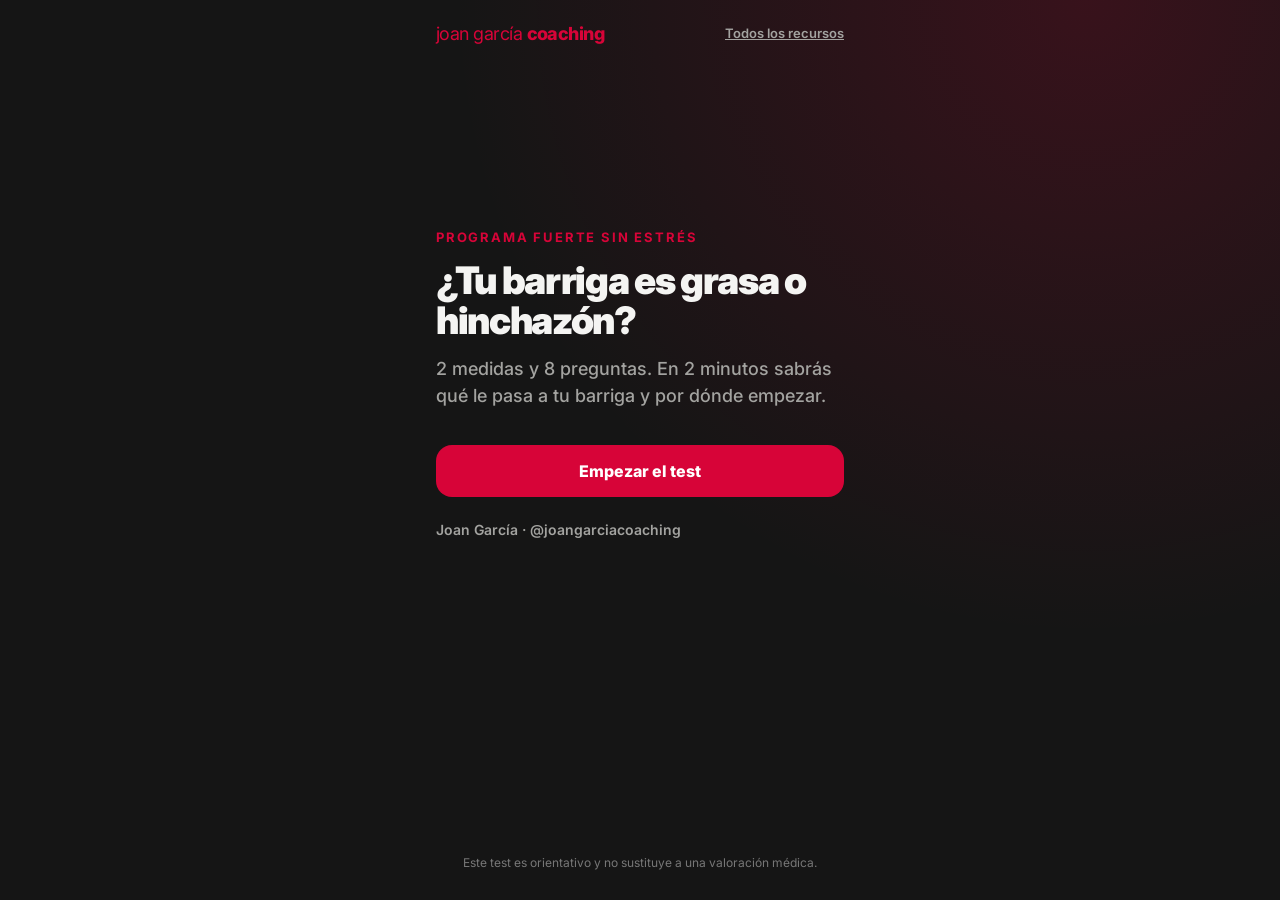
==== barriga/index.html @ 3399244e "Create index.html" ====
<!DOCTYPE html>
<html lang="es">
<head>
<meta charset="UTF-8">
<meta name="viewport" content="width=device-width, initial-scale=1.0">
<title>¿Tu barriga es grasa o hinchazón? | Test de Joan García</title>
<meta name="description" content="2 medidas y 8 preguntas. En 2 minutos sabrás qué le pasa a tu barriga y por dónde empezar.">
<meta property="og:title" content="¿Tu barriga es grasa o hinchazón?">
<meta property="og:description" content="Test de 2 minutos de Joan García · Programa Fuerte Sin Estrés.">
<link rel="preconnect" href="https://fonts.googleapis.com">
<link rel="preconnect" href="https://fonts.gstatic.com" crossorigin>
<link href="https://fonts.googleapis.com/css2?family=Inter:wght@400;500;600;700;800;900&display=swap" rel="stylesheet">
<style>
  :root{--rojo:#d70438;--fondo:#151515;--card:#1f1f1f;--card2:#2a2a2a;--texto:#f4f4f2;--gris:#a3a3a0;--borde:#333}
  *{box-sizing:border-box;margin:0;padding:0}
  body{font-family:'Inter',system-ui,sans-serif;background:var(--fondo);color:var(--texto);line-height:1.5;min-height:100vh;background-image:radial-gradient(circle at 85% 0%,rgba(215,4,56,.18),transparent 45%)}
  main{max-width:448px;margin:0 auto;padding:20px 20px 28px;min-height:100vh;display:flex;flex-direction:column}
  .top{display:flex;justify-content:space-between;align-items:center;margin-bottom:22px}
  .logo{font-size:18px;letter-spacing:-.03em;color:var(--rojo)} .logo b{font-weight:800}
  .top a{color:var(--gris);font-size:13px;font-weight:600}
  #app{flex:1}
  .eyebrow{font-size:13px;font-weight:700;letter-spacing:.14em;text-transform:uppercase;color:var(--rojo)}
  h1{font-size:38px;line-height:1.05;font-weight:900;letter-spacing:-.035em;margin:14px 0}
  h2{font-size:24px;line-height:1.2;font-weight:900;letter-spacing:-.02em}
  .sub{font-size:18px;color:var(--gris);font-weight:500}
  .muted{color:var(--gris)}
  .btn{display:block;width:100%;border:none;border-radius:16px;padding:16px 22px;font-family:inherit;font-size:16px;font-weight:800;cursor:pointer;text-align:center;text-decoration:none;transition:transform .1s}
  .btn:active{transform:scale(.98)}
  .btn:disabled{opacity:.4;cursor:not-allowed}
  .primary{background:var(--rojo);color:#fff}
  .ghost{background:transparent;color:var(--texto);border:2px solid var(--borde)}
  .back{background:none;border:none;color:var(--gris);font-family:inherit;font-size:14px;font-weight:600;cursor:pointer;margin-bottom:16px}
  .card{background:var(--card);border:1px solid var(--borde);border-radius:24px;padding:24px}
  .prog{margin-bottom:22px}
  .prog .lab{display:flex;justify-content:space-between;font-size:12px;font-weight:600;color:var(--gris);margin-bottom:8px}
  .bar{height:8px;background:var(--card2);border-radius:999px;overflow:hidden}
  .bar div{height:100%;background:var(--rojo);border-radius:999px;transition:width .4s}
  .rojo{color:var(--rojo)}
  ul.tips{list-style:none;margin-top:14px;font-size:14px;font-weight:600;display:flex;flex-direction:column;gap:6px}
  label{display:block;font-size:14px;font-weight:700;margin-top:22px}
  .medida{display:flex;align-items:center;gap:12px;margin-top:8px}
  .medida input{width:100%;background:#111;border:2px solid var(--borde);border-radius:16px;padding:14px 16px;font-family:inherit;font-size:24px;font-weight:800;color:var(--texto);outline:none}
  .medida input:focus{border-color:var(--rojo)}
  .medida span{font-size:18px;font-weight:700}
  .op{display:block;width:100%;text-align:left;background:var(--card);border:2px solid var(--borde);color:var(--texto);border-radius:16px;padding:18px 20px;font-family:inherit;font-size:18px;font-weight:700;cursor:pointer;margin-top:12px}
  .op.sel{background:var(--rojo);border-color:var(--rojo);color:#fff}
  .barra{margin-top:14px}
  .barra .l{display:flex;justify-content:space-between;font-size:14px;font-weight:700}
  .barra .t{height:10px;background:var(--card2);border-radius:999px;overflow:hidden;margin-top:6px}
  .barra .t div{height:100%;background:var(--rojo);border-radius:999px}
  .dif{display:flex;justify-content:space-between;align-items:center;border-top:1px solid var(--borde);margin-top:18px;padding-top:16px;font-size:14px;font-weight:700}
  .link{background:none;border:none;color:var(--rojo);text-decoration:underline;font-family:inherit;font-weight:700;font-size:14px;cursor:pointer}
  ol.acc{list-style:none;margin-top:14px;display:flex;flex-direction:column;gap:10px}
  ol.acc li{display:flex;gap:14px;background:var(--card2);border-radius:16px;padding:16px;font-weight:600}
  ol.acc li i{flex:0 0 32px;height:32px;border-radius:50%;background:var(--rojo);color:#fff;font-style:normal;font-weight:900;display:flex;align-items:center;justify-content:center;font-size:14px}
  .cta{margin-top:30px;background:var(--rojo);border-radius:24px;padding:24px;color:#fff}
  .cta .btn{background:var(--fondo);color:#fff;margin-top:18px}
  .nota{margin-top:28px;text-align:center;font-size:12px;color:#777}
  .toast{position:fixed;left:50%;bottom:24px;transform:translateX(-50%);background:#fff;color:#151515;padding:12px 18px;border-radius:12px;font-size:14px;font-weight:700;opacity:0;transition:opacity .3s;pointer-events:none}
  .toast.on{opacity:1}
  .fade{animation:f .35s ease}
  @keyframes f{from{opacity:0;transform:translateY(8px)}to{opacity:1;transform:none}}
</style>
</head>
<body>
<main>
  <div class="top"><div class="logo">joan garcía <b>coaching</b></div><a href="../">Todos los recursos</a></div>
  <div id="app"></div>
  <p class="nota">Este test es orientativo y no sustituye a una valoración médica.</p>
</main>
<div class="toast" id="toast"></div>
<script>
/* ============ CONFIGURACIÓN ============ */
var INSTAGRAM_USER = 'joangarciacoaching';
var PALABRA_DM = 'CAMBIO10';
/* ======================================= */
var KEY = 'barriga-test-v1';
var FREQ = ['Nunca', 'A veces', 'Casi siempre'];
var QUESTIONS = [
  {axis:'h', text:'Por la tarde-noche notas la barriga más dura o hinchada que al despertar.'},
  {axis:'h', text:'Tienes gases, digestiones pesadas o vas irregular al baño.'},
  {axis:'h', text:'La barriga te cambia mucho de un día a otro según lo que comes o tu estrés.'},
  {axis:'a', text:'Te levantas cansado aunque duermas 7-8 horas.'},
  {axis:'a', text:'Tienes las manos o los pies fríos con frecuencia.'},
  {axis:'a', text:'Llevas meses comiendo poco, haciendo ayunos o quitando hidratos y la barriga no se va.'},
  {axis:'a', text:'Tienes bajones de energía a media tarde o ansia por dulce por la noche.'},
  {axis:'f', text:'¿Cuántos días entrenas fuerza a la semana?', options:['0', '1-2', '3 o más']}
];
var TOTAL = 2 + QUESTIONS.length;
function inicial(){ return {step:0, morning:'', night:'', nightPending:false, answers:QUESTIONS.map(function(){return null;})}; }
var S = inicial();
try { var raw = localStorage.getItem(KEY); if(raw){ var o = JSON.parse(raw); for(var k in o) S[k]=o[k]; } } catch(e){}
function guardar(){ try { localStorage.setItem(KEY, JSON.stringify(S)); } catch(e){} }
function go(step){ S.step = step; guardar(); render(); window.scrollTo(0,0); }
function $(id){ return document.getElementById(id); }
function num(v){ var n = parseFloat(String(v).replace(',', '.')); return isNaN(n) ? null : n; }

function waistDiff(m, n){ if(m==null||n==null) return null; return Math.round((n-m)*10)/10; }
function diffLevel(d){ if(d==null) return null; if(d>=4) return 'clara'; if(d>=2) return 'moderada'; return 'poca'; }
function getProfile(diff, h, a){ if((diff!=null && diff>=4) || h>=4) return 'A'; if(a>=5) return 'B'; return 'C'; }

function progreso(){
  var label = S.step<=2 ? 'Bloque 1 · Dos medidas' : 'Bloque 2 · 8 preguntas';
  return '<div class="prog"><div class="lab"><span>' + label + '</span><span>' + S.step + '/' + TOTAL + '</span></div><div class="bar"><div style="width:' + (S.step/TOTAL*100) + '%"></div></div></div>';
}

function render(){
  var app = $('app'), h = '';
  if(S.step===0){
    var resume = S.morning !== '';
    h = '<div class="fade" style="min-height:70vh;display:flex;flex-direction:column;justify-content:center">' +
      '<p class="eyebrow">Programa Fuerte Sin Estrés</p>' +
      '<h1>¿Tu barriga es grasa o hinchazón?</h1>' +
      '<p class="sub">2 medidas y 8 preguntas. En 2 minutos sabrás qué le pasa a tu barriga y por dónde empezar.</p>' +
      '<button class="btn primary" style="margin-top:36px" onclick="go(1)">' + (resume ? 'Continuar el test' : 'Empezar el test') + '</button>' +
      '<p class="muted" style="margin-top:22px;font-size:14px;font-weight:600">Joan García · @joangarciacoaching</p></div>';
  } else if(S.step===1 || S.step===2){
    var m = S.step===1;
    var val = m ? S.morning : S.night;
    h = progreso() + '<div class="fade"><button class="back" onclick="go(' + (S.step-1) + ')">← Atrás</button>' +
      '<div class="card"><p class="rojo" style="font-size:14px;font-weight:700">Medida ' + S.step + ' de 2</p>' +
      '<h2 style="margin-top:4px">' + (m ? 'Cintura por la mañana, en ayunas' : 'Cintura por la noche, después de cenar') + '</h2>' +
      '<p class="muted" style="margin-top:8px;font-weight:500">' + (m ? 'Mídetela nada más levantarte, antes de desayunar.' : 'Mismo sitio, misma cinta. Unos 30-60 min después de cenar.') + '</p>' +
      '<ul class="tips"><li>· Cinta métrica a la altura del ombligo</li><li>· Sin apretar, que no se hunda en la piel</li><li>· De pie, relajado, sin meter barriga</li></ul>' +
      '<label>Tu cintura (cm)</label><div class="medida"><input id="med" inputmode="decimal" placeholder="Ej: 92" value="' + val + '" oninput="medida(this.value)"><span>cm</span></div></div>' +
      '<button class="btn primary" id="sig" style="margin-top:22px" onclick="go(' + (S.step+1) + ')">Siguiente</button>' +
      (m ? '' : '<button class="btn ghost" style="margin-top:12px" onclick="luego()">Aún no la tengo</button><p class="muted" style="text-align:center;font-size:12px;margin-top:8px">Guardamos tu progreso en este móvil. Sigue con las preguntas y añádela esta noche.</p>') +
      '</div>';
  } else if(S.step <= TOTAL){
    var i = S.step - 3, q = QUESTIONS[i], opts = q.options || FREQ;
    h = progreso() + '<div class="fade"><button class="back" onclick="go(' + (S.step-1) + ')">← Atrás</button>' +
      '<p class="rojo" style="font-size:14px;font-weight:700">Pregunta ' + (i+1) + ' de 8</p>' +
      '<h2 style="margin-top:8px">' + q.text + '</h2><div style="margin-top:22px">' +
      opts.map(function(o, v){ return '<button class="op' + (S.answers[i]===v ? ' sel' : '') + '" onclick="elegir(' + i + ',' + v + ')">' + o + '</button>'; }).join('') +
      '</div></div>';
  } else {
    h = resultado();
  }
  app.innerHTML = h;
  if(S.step===1 || S.step===2) medida($('med').value, true);
}

function medida(v, soloCheck){
  var n = num(v), ok = n!=null && n>=50 && n<=200;
  if(!soloCheck){ if(S.step===1) S.morning = v; else { S.night = v; S.nightPending = false; } guardar(); }
  var b = $('sig'); if(b) b.disabled = !ok;
}
function luego(){ S.nightPending = true; S.night = ''; go(3); }
function elegir(i, v){ S.answers[i] = v; guardar(); render(); setTimeout(function(){ go(S.step+1); }, 200); }

var ACTIONS = {
  h: ['Camina 10-15 minutos después de cada comida. Ayuda a la digestión y baja la hinchazón.',
      'Reparte la comida y los hidratos durante el día en vez de llegar con hambre y darte el atracón por la noche.',
      'Revisa qué alimentos te hinchan más: apunta qué comes y cómo está tu barriga por la noche durante una semana.'],
  a: ['Deja de recortar y empieza a comer suficiente, con hidratos alrededor del entreno.',
      'Entrena fuerza 3-4 días a la semana, sesiones de menos de una hora.',
      'Prioriza dormir 7-8 horas. Sin descanso tu cuerpo sigue en modo ahorro.']
};
var COPY = {
  A: {title:'Tu barriga tiene mucho de hinchazón', text:['Buena noticia: parte de lo que ves en el espejo no es grasa, es hinchazón. Viene de cómo digieres, del estrés y de lo que comes (y cuándo).', 'Esto se puede bajar rápido. En pocas semanas puedes notar la barriga más plana sin pasar hambre.'], actions:ACTIONS.h},
  B: {title:'Tu barriga es grasa y tu cuerpo está en modo ahorro', text:['Llevas tiempo comiendo cada vez menos, y eso le dice a tu cuerpo una cosa: ahorra energía. Por eso vas a medio gas, con frío, cansado y con la barriga ahí.', 'No necesitas recortar más. Necesitas darle a tu cuerpo razones para gastar.'], actions:ACTIONS.a},
  C: {title:'Tienes un poco de las dos', text:['Parte de tu barriga es hinchazón (digestión, estrés, comida) y parte es grasa que no baja porque tu cuerpo está algo en modo ahorro.', 'La clave es atacar las dos cosas a la vez, sin dietas extremas.'], actions:[ACTIONS.h[0], ACTIONS.h[1], ACTIONS.a[0], ACTIONS.a[1]]}
};
function sum(a){ return a.reduce(function(x,y){ return x + (y||0); }, 0); }
function scores(){
  var morning = num(S.morning), night = num(S.night), diff = waistDiff(morning, night);
  var h = sum(S.answers.slice(0,3)), a = sum(S.answers.slice(3,7)), f = S.answers[7] || 0;
  return {diff:diff, h:h, a:a, f:f, profile:getProfile(diff, h, a)};
}
function barra(label, v, max){ return '<div class="barra"><div class="l"><span>' + label + '</span><span>' + v + '/' + max + '</span></div><div class="t"><div style="width:' + Math.min(100, v/max*100) + '%"></div></div></div>'; }

function resultado(){
  var r = scores(), c = COPY[r.profile], lvl = diffLevel(r.diff);
  window._r = r;
  var train = ['Ahora mismo no entrenas fuerza. Empezar con 2-3 días a la semana va a cambiar mucho cómo responde tu cuerpo.',
    'Ya entrenas fuerza 1-2 días. Subir a 3 días es de lo que más te va a ayudar.',
    'Ya entrenas fuerza 3 días o más: bien. Ahora el foco está en comer y descansar acorde a ese entreno.'][r.f];
  var dif = r.diff!=null ? '<span>' + (r.diff>0?'+':'') + r.diff + ' cm · hinchazón ' + lvl + '</span>' : '<button class="link" onclick="go(2)">Añadir medida de noche</button>';
  return '<div class="fade" style="padding-top:8px"><p class="eyebrow">Tu resultado</p><h1 style="font-size:32px">' + c.title + '</h1>' +
    '<div class="card">' + barra('Hinchazón', r.h, 6) + barra('Modo ahorro', r.a, 8) + '<div class="dif"><span>Diferencia de cintura</span>' + dif + '</div></div>' +
    '<div class="muted" style="margin-top:22px;font-size:16px;font-weight:500;display:flex;flex-direction:column;gap:12px">' + c.text.map(function(t){ return '<p>' + t + '</p>'; }).join('') + '<p>' + train + '</p></div>' +
    '<h2 style="margin-top:30px;font-size:20px">Por dónde empezar</h2><ol class="acc">' + c.actions.map(function(t, i){ return '<li><i>' + (i+1) + '</i><span>' + t + '</span></li>'; }).join('') + '</ol>' +
    '<div class="cta"><p style="font-size:20px;font-weight:900;line-height:1.3">¿Quieres que lo veamos en tu caso?</p>' +
    '<p style="margin-top:8px;font-weight:600">Escríbeme <b>' + PALABRA_DM + '</b> por Instagram con tu resultado y te digo por dónde empezar.</p>' +
    '<button class="btn" onclick="contactar()">Escribir a @' + INSTAGRAM_USER + '</button></div>' +
    '<button class="btn ghost" style="margin-top:12px" onclick="reiniciar()">Repetir el test</button></div>';
}
function reiniciar(){ S = inicial(); guardar(); render(); window.scrollTo(0,0); }
function aviso(t){ var el=$('toast'); el.textContent=t; el.classList.add('on'); setTimeout(function(){ el.classList.remove('on'); }, 2600); }
function contactar(){
  var r = window._r;
  var txt = PALABRA_DM + '\nMi resultado del test de la barriga: ' + COPY[r.profile].title + '\nHinchazón ' + r.h + '/6 · Modo ahorro ' + r.a + '/8' + (r.diff!=null ? ' · Diferencia de cintura ' + r.diff + ' cm' : '');
  try { navigator.clipboard.writeText(txt).then(function(){ aviso('Resultado copiado. Pégalo en el mensaje 👍'); }, function(){}); } catch(e){}
  window.open('https://ig.me/m/' + INSTAGRAM_USER, '_blank');
}
render();
</script>
</body>
</html>
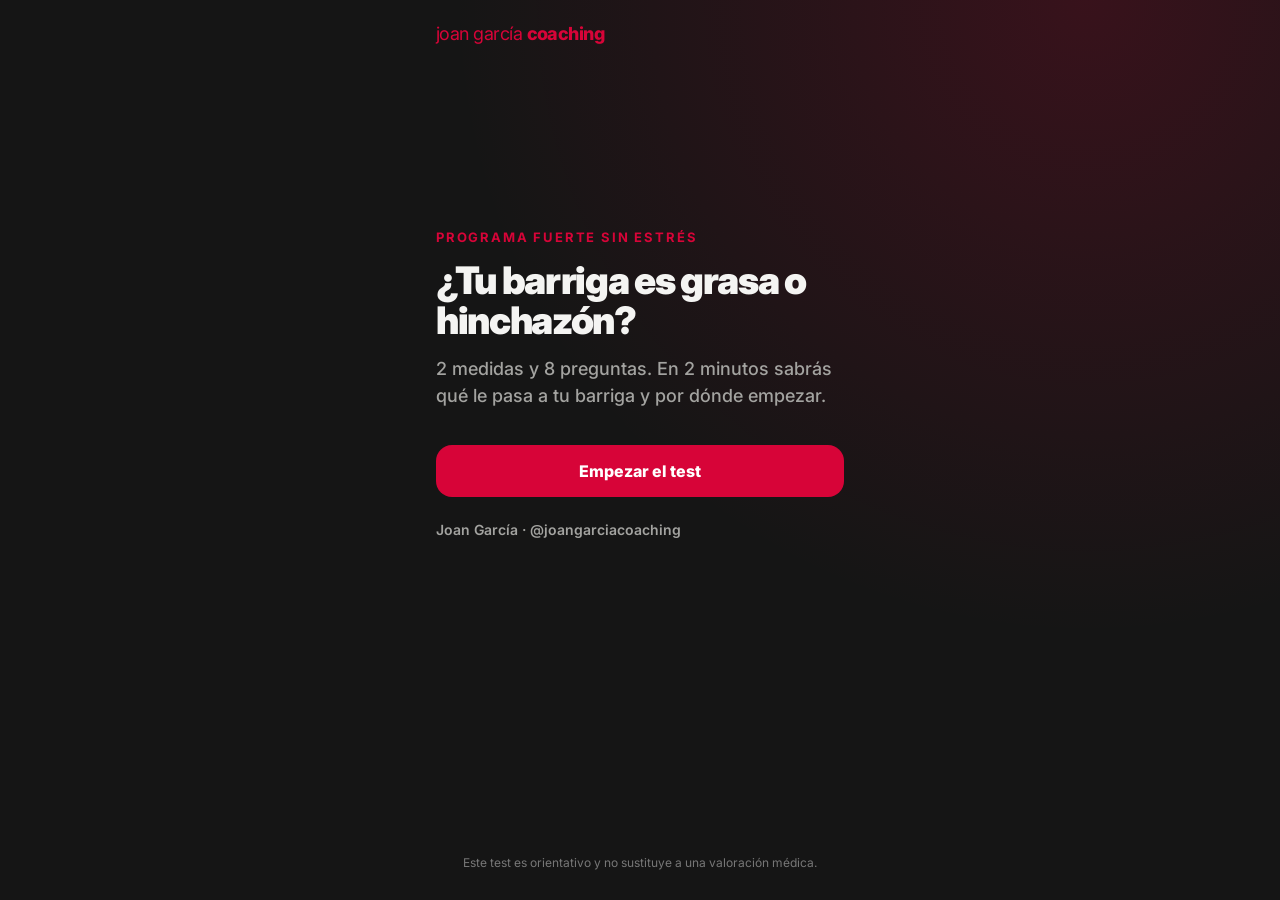
==== commit 45246b9e: "Update index.html" ====
--- a/barriga/index.html
+++ b/barriga/index.html
@@ -64,11 +64,12 @@
 </head>
 <body>
 <main>
-  <div class="top"><div class="logo">joan garcía <b>coaching</b></div><a href="../">Todos los recursos</a></div>
+  <div class="top"><div class="logo">joan garcía <b>coaching</b></div></div>
   <div id="app"></div>
   <p class="nota">Este test es orientativo y no sustituye a una valoración médica.</p>
 </main>
 <div class="toast" id="toast"></div>
+<script src="../comun.js"></script>
 <script>
 /* ============ CONFIGURACIÓN ============ */
 var INSTAGRAM_USER = 'joangarciacoaching';
@@ -133,6 +134,14 @@
       '<h2 style="margin-top:8px">' + q.text + '</h2><div style="margin-top:22px">' +
       opts.map(function(o, v){ return '<button class="op' + (S.answers[i]===v ? ' sel' : '') + '" onclick="elegir(' + i + ',' + v + ')">' + o + '</button>'; }).join('') +
       '</div></div>';
+  } else if(S.step === TOTAL + 1 && !S.enviado){
+    h = '<div class="fade"><button class="back" onclick="go(' + TOTAL + ')">← Atrás</button>' +
+      '<p class="rojo" style="font-size:14px;font-weight:700">Último paso</p><h2 style="margin-top:8px">¿A nombre de quién preparo tu resultado?</h2>' +
+      '<div class="card" style="margin-top:18px"><label style="margin-top:0">Tu nombre</label><div class="medida"><input id="l_nombre" maxlength="100" autocomplete="given-name" placeholder="Ej: Carlos" style="font-size:18px" value="' + JG.esc(S.nombre || '') + '"></div>' +
+      '<label>Tu WhatsApp o tu usuario de Instagram</label><div class="medida"><input id="l_contacto" maxlength="30" autocomplete="tel" placeholder="Ej: 612 345 678 o @carlos" style="font-size:18px" value="' + JG.esc(S.contacto || '') + '"></div>' +
+      '<p class="muted" style="font-size:12px;margin-top:14px">Solo lo uso para enviarte tu resultado y algún consejo. Nada de spam.</p></div>' +
+      '<p id="lerr" class="rojo" style="font-size:14px;font-weight:700;margin-top:12px"></p>' +
+      '<button class="btn primary" style="margin-top:12px" onclick="enviarLead()">Ver mi resultado</button></div>';
   } else {
     h = resultado();
   }
@@ -145,6 +154,16 @@
   if(!soloCheck){ if(S.step===1) S.morning = v; else { S.night = v; S.nightPending = false; } guardar(); }
   var b = $('sig'); if(b) b.disabled = !ok;
 }
+function enviarLead(){
+  var n = ($('l_nombre').value || '').trim(), c = ($('l_contacto').value || '').trim();
+  if(!n){ $('lerr').textContent = 'Dime tu nombre para preparar tu resultado.'; return; }
+  if(c.replace(/[\s@+]/g, '').length < 3){ $('lerr').textContent = 'Déjame tu WhatsApp o tu Instagram.'; return; }
+  S.nombre = n; S.contacto = c; S.enviado = true;
+  var r = scores();
+  JG.guardar({recurso:'barriga', nombre:n, contacto:c, resultado:resumenCorto(r), puntuacion:null, datos:{respuestas:S.answers, manana:S.morning, noche:S.night, hinchazon:r.h, ahorro:r.a, diferencia:r.diff, perfil:r.profile}});
+  go(TOTAL + 1);
+}
+function resumenCorto(r){ return COPY[r.profile].title + '. Hinchazón ' + r.h + '/6, modo ahorro ' + r.a + '/8' + (r.diff != null ? ', diferencia de cintura ' + r.diff + ' cm' : '') + '.'; }
 function luego(){ S.nightPending = true; S.night = ''; go(3); }
 function elegir(i, v){ S.answers[i] = v; guardar(); render(); setTimeout(function(){ go(S.step+1); }, 200); }
 
@@ -181,11 +200,12 @@
     '<div class="muted" style="margin-top:22px;font-size:16px;font-weight:500;display:flex;flex-direction:column;gap:12px">' + c.text.map(function(t){ return '<p>' + t + '</p>'; }).join('') + '<p>' + train + '</p></div>' +
     '<h2 style="margin-top:30px;font-size:20px">Por dónde empezar</h2><ol class="acc">' + c.actions.map(function(t, i){ return '<li><i>' + (i+1) + '</i><span>' + t + '</span></li>'; }).join('') + '</ol>' +
     '<div class="cta"><p style="font-size:20px;font-weight:900;line-height:1.3">¿Quieres que lo veamos en tu caso?</p>' +
-    '<p style="margin-top:8px;font-weight:600">Escríbeme <b>' + PALABRA_DM + '</b> por Instagram con tu resultado y te digo por dónde empezar.</p>' +
-    '<button class="btn" onclick="contactar()">Escribir a @' + INSTAGRAM_USER + '</button></div>' +
+    '<p style="margin-top:8px;font-weight:600">Escríbeme y te digo por dónde empezaría yo contigo.</p>' +
+    '<a class="btn" style="background:#25d366;color:#0b2e17" target="_blank" rel="noopener" href="' + JG.urlWhatsApp('Hola Joan, soy ' + (S.nombre || '') + '. He hecho el test de la barriga. ' + resumenCorto(r) + ' ¿Me ayudas a interpretarlo?') + '">Escribirme por WhatsApp →</a>' +
+    '<p style="margin-top:12px;font-size:13px">¿Prefieres Instagram? Escríbeme <b>' + PALABRA_DM + '</b> a <a style="color:#fff" target="_blank" rel="noopener" href="https://ig.me/m/' + INSTAGRAM_USER + '">@' + INSTAGRAM_USER + '</a></p></div>' +
     '<button class="btn ghost" style="margin-top:12px" onclick="reiniciar()">Repetir el test</button></div>';
 }
-function reiniciar(){ S = inicial(); guardar(); render(); window.scrollTo(0,0); }
+function reiniciar(){ var n = S.nombre, c = S.contacto; S = inicial(); S.nombre = n; S.contacto = c; guardar(); render(); window.scrollTo(0,0); }
 function aviso(t){ var el=$('toast'); el.textContent=t; el.classList.add('on'); setTimeout(function(){ el.classList.remove('on'); }, 2600); }
 function contactar(){
   var r = window._r;
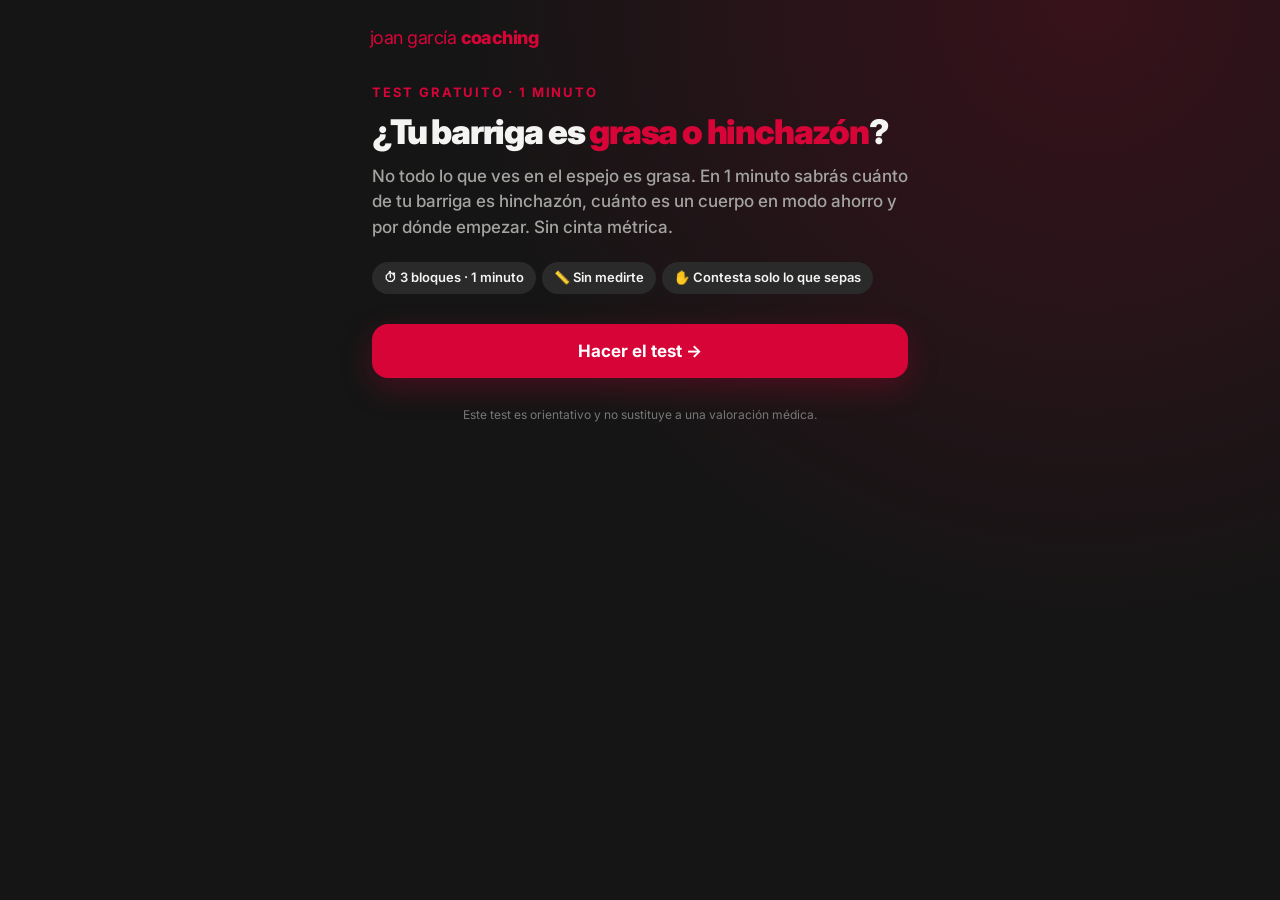
==== commit ff6ff842: "Add files via upload" ====
--- a/barriga/index.html
+++ b/barriga/index.html
@@ -3,217 +3,47 @@
 <head>
 <meta charset="UTF-8">
 <meta name="viewport" content="width=device-width, initial-scale=1.0">
-<title>¿Tu barriga es grasa o hinchazón? | Test de Joan García</title>
-<meta name="description" content="2 medidas y 8 preguntas. En 2 minutos sabrás qué le pasa a tu barriga y por dónde empezar.">
+<title>¿Tu barriga es grasa o hinchazón? · Test de Joan García</title>
+<meta name="description" content="Test gratuito de 1 minuto: descubre qué hay realmente detrás de tu barriga y por dónde empezar.">
 <meta property="og:title" content="¿Tu barriga es grasa o hinchazón?">
-<meta property="og:description" content="Test de 2 minutos de Joan García · Programa Fuerte Sin Estrés.">
+<meta property="og:description" content="Test gratuito de 1 minuto: descubre qué hay realmente detrás de tu barriga y por dónde empezar.">
 <link rel="preconnect" href="https://fonts.googleapis.com">
 <link rel="preconnect" href="https://fonts.gstatic.com" crossorigin>
 <link href="https://fonts.googleapis.com/css2?family=Inter:wght@400;500;600;700;800;900&display=swap" rel="stylesheet">
-<style>
-  :root{--rojo:#d70438;--fondo:#151515;--card:#1f1f1f;--card2:#2a2a2a;--texto:#f4f4f2;--gris:#a3a3a0;--borde:#333}
-  *{box-sizing:border-box;margin:0;padding:0}
-  body{font-family:'Inter',system-ui,sans-serif;background:var(--fondo);color:var(--texto);line-height:1.5;min-height:100vh;background-image:radial-gradient(circle at 85% 0%,rgba(215,4,56,.18),transparent 45%)}
-  main{max-width:448px;margin:0 auto;padding:20px 20px 28px;min-height:100vh;display:flex;flex-direction:column}
-  .top{display:flex;justify-content:space-between;align-items:center;margin-bottom:22px}
-  .logo{font-size:18px;letter-spacing:-.03em;color:var(--rojo)} .logo b{font-weight:800}
-  .top a{color:var(--gris);font-size:13px;font-weight:600}
-  #app{flex:1}
-  .eyebrow{font-size:13px;font-weight:700;letter-spacing:.14em;text-transform:uppercase;color:var(--rojo)}
-  h1{font-size:38px;line-height:1.05;font-weight:900;letter-spacing:-.035em;margin:14px 0}
-  h2{font-size:24px;line-height:1.2;font-weight:900;letter-spacing:-.02em}
-  .sub{font-size:18px;color:var(--gris);font-weight:500}
-  .muted{color:var(--gris)}
-  .btn{display:block;width:100%;border:none;border-radius:16px;padding:16px 22px;font-family:inherit;font-size:16px;font-weight:800;cursor:pointer;text-align:center;text-decoration:none;transition:transform .1s}
-  .btn:active{transform:scale(.98)}
-  .btn:disabled{opacity:.4;cursor:not-allowed}
-  .primary{background:var(--rojo);color:#fff}
-  .ghost{background:transparent;color:var(--texto);border:2px solid var(--borde)}
-  .back{background:none;border:none;color:var(--gris);font-family:inherit;font-size:14px;font-weight:600;cursor:pointer;margin-bottom:16px}
-  .card{background:var(--card);border:1px solid var(--borde);border-radius:24px;padding:24px}
-  .prog{margin-bottom:22px}
-  .prog .lab{display:flex;justify-content:space-between;font-size:12px;font-weight:600;color:var(--gris);margin-bottom:8px}
-  .bar{height:8px;background:var(--card2);border-radius:999px;overflow:hidden}
-  .bar div{height:100%;background:var(--rojo);border-radius:999px;transition:width .4s}
-  .rojo{color:var(--rojo)}
-  ul.tips{list-style:none;margin-top:14px;font-size:14px;font-weight:600;display:flex;flex-direction:column;gap:6px}
-  label{display:block;font-size:14px;font-weight:700;margin-top:22px}
-  .medida{display:flex;align-items:center;gap:12px;margin-top:8px}
-  .medida input{width:100%;background:#111;border:2px solid var(--borde);border-radius:16px;padding:14px 16px;font-family:inherit;font-size:24px;font-weight:800;color:var(--texto);outline:none}
-  .medida input:focus{border-color:var(--rojo)}
-  .medida span{font-size:18px;font-weight:700}
-  .op{display:block;width:100%;text-align:left;background:var(--card);border:2px solid var(--borde);color:var(--texto);border-radius:16px;padding:18px 20px;font-family:inherit;font-size:18px;font-weight:700;cursor:pointer;margin-top:12px}
-  .op.sel{background:var(--rojo);border-color:var(--rojo);color:#fff}
-  .barra{margin-top:14px}
-  .barra .l{display:flex;justify-content:space-between;font-size:14px;font-weight:700}
-  .barra .t{height:10px;background:var(--card2);border-radius:999px;overflow:hidden;margin-top:6px}
-  .barra .t div{height:100%;background:var(--rojo);border-radius:999px}
-  .dif{display:flex;justify-content:space-between;align-items:center;border-top:1px solid var(--borde);margin-top:18px;padding-top:16px;font-size:14px;font-weight:700}
-  .link{background:none;border:none;color:var(--rojo);text-decoration:underline;font-family:inherit;font-weight:700;font-size:14px;cursor:pointer}
-  ol.acc{list-style:none;margin-top:14px;display:flex;flex-direction:column;gap:10px}
-  ol.acc li{display:flex;gap:14px;background:var(--card2);border-radius:16px;padding:16px;font-weight:600}
-  ol.acc li i{flex:0 0 32px;height:32px;border-radius:50%;background:var(--rojo);color:#fff;font-style:normal;font-weight:900;display:flex;align-items:center;justify-content:center;font-size:14px}
-  .cta{margin-top:30px;background:var(--rojo);border-radius:24px;padding:24px;color:#fff}
-  .cta .btn{background:var(--fondo);color:#fff;margin-top:18px}
-  .nota{margin-top:28px;text-align:center;font-size:12px;color:#777}
-  .toast{position:fixed;left:50%;bottom:24px;transform:translateX(-50%);background:#fff;color:#151515;padding:12px 18px;border-radius:12px;font-size:14px;font-weight:700;opacity:0;transition:opacity .3s;pointer-events:none}
-  .toast.on{opacity:1}
-  .fade{animation:f .35s ease}
-  @keyframes f{from{opacity:0;transform:translateY(8px)}to{opacity:1;transform:none}}
-</style>
+<link rel="stylesheet" href="../comun.css">
 </head>
 <body>
-<main>
+<div class="wrap">
   <div class="top"><div class="logo">joan garcía <b>coaching</b></div></div>
-  <div id="app"></div>
+
+  <section id="intro" class="card intro">
+    <p class="eyebrow">Test gratuito · 1 minuto</p>
+    <h1>¿Tu barriga es <span>grasa o hinchazón</span>?</h1>
+    <p class="sub">No todo lo que ves en el espejo es grasa. En 1 minuto sabrás cuánto de tu barriga es hinchazón, cuánto es un cuerpo en modo ahorro y por dónde empezar. Sin cinta métrica.</p>
+    <div style="margin-bottom:22px"><span class="pill">⏱ 3 bloques · 1 minuto</span><span class="pill">📏 Sin medirte</span><span class="pill">✋ Contesta solo lo que sepas</span></div>
+    <button class="btn btn-rojo" onclick="JG.empezar()">Hacer el test →</button>
+  </section>
+
+  <section id="quiz" class="card oculto">
+    <div class="progreso"><div id="barra"></div></div>
+    <div class="paso" id="paso"></div>
+    <div id="pregunta"></div>
+    <div class="error" id="error"></div>
+    <button class="btn btn-rojo" id="siguiente" onclick="JG.siguiente()">Siguiente →</button>
+    <button class="btn btn-sec" id="atras" onclick="JG.atras()">← Atrás</button>
+  </section>
+
+  <section id="cargando" class="card cargando oculto">
+    <div class="spinner"></div>
+    <h2 id="cargaTxt">Analizando tus respuestas…</h2>
+  </section>
+
+  <section id="resultado" class="card oculto"></section>
+
   <p class="nota">Este test es orientativo y no sustituye a una valoración médica.</p>
-</main>
-<div class="toast" id="toast"></div>
+</div>
+
 <script src="../comun.js"></script>
-<script>
-/* ============ CONFIGURACIÓN ============ */
-var INSTAGRAM_USER = 'joangarciacoaching';
-var PALABRA_DM = 'CAMBIO10';
-/* ======================================= */
-var KEY = 'barriga-test-v1';
-var FREQ = ['Nunca', 'A veces', 'Casi siempre'];
-var QUESTIONS = [
-  {axis:'h', text:'Por la tarde-noche notas la barriga más dura o hinchada que al despertar.'},
-  {axis:'h', text:'Tienes gases, digestiones pesadas o vas irregular al baño.'},
-  {axis:'h', text:'La barriga te cambia mucho de un día a otro según lo que comes o tu estrés.'},
-  {axis:'a', text:'Te levantas cansado aunque duermas 7-8 horas.'},
-  {axis:'a', text:'Tienes las manos o los pies fríos con frecuencia.'},
-  {axis:'a', text:'Llevas meses comiendo poco, haciendo ayunos o quitando hidratos y la barriga no se va.'},
-  {axis:'a', text:'Tienes bajones de energía a media tarde o ansia por dulce por la noche.'},
-  {axis:'f', text:'¿Cuántos días entrenas fuerza a la semana?', options:['0', '1-2', '3 o más']}
-];
-var TOTAL = 2 + QUESTIONS.length;
-function inicial(){ return {step:0, morning:'', night:'', nightPending:false, answers:QUESTIONS.map(function(){return null;})}; }
-var S = inicial();
-try { var raw = localStorage.getItem(KEY); if(raw){ var o = JSON.parse(raw); for(var k in o) S[k]=o[k]; } } catch(e){}
-function guardar(){ try { localStorage.setItem(KEY, JSON.stringify(S)); } catch(e){} }
-function go(step){ S.step = step; guardar(); render(); window.scrollTo(0,0); }
-function $(id){ return document.getElementById(id); }
-function num(v){ var n = parseFloat(String(v).replace(',', '.')); return isNaN(n) ? null : n; }
-
-function waistDiff(m, n){ if(m==null||n==null) return null; return Math.round((n-m)*10)/10; }
-function diffLevel(d){ if(d==null) return null; if(d>=4) return 'clara'; if(d>=2) return 'moderada'; return 'poca'; }
-function getProfile(diff, h, a){ if((diff!=null && diff>=4) || h>=4) return 'A'; if(a>=5) return 'B'; return 'C'; }
-
-function progreso(){
-  var label = S.step<=2 ? 'Bloque 1 · Dos medidas' : 'Bloque 2 · 8 preguntas';
-  return '<div class="prog"><div class="lab"><span>' + label + '</span><span>' + S.step + '/' + TOTAL + '</span></div><div class="bar"><div style="width:' + (S.step/TOTAL*100) + '%"></div></div></div>';
-}
-
-function render(){
-  var app = $('app'), h = '';
-  if(S.step===0){
-    var resume = S.morning !== '';
-    h = '<div class="fade" style="min-height:70vh;display:flex;flex-direction:column;justify-content:center">' +
-      '<p class="eyebrow">Programa Fuerte Sin Estrés</p>' +
-      '<h1>¿Tu barriga es grasa o hinchazón?</h1>' +
-      '<p class="sub">2 medidas y 8 preguntas. En 2 minutos sabrás qué le pasa a tu barriga y por dónde empezar.</p>' +
-      '<button class="btn primary" style="margin-top:36px" onclick="go(1)">' + (resume ? 'Continuar el test' : 'Empezar el test') + '</button>' +
-      '<p class="muted" style="margin-top:22px;font-size:14px;font-weight:600">Joan García · @joangarciacoaching</p></div>';
-  } else if(S.step===1 || S.step===2){
-    var m = S.step===1;
-    var val = m ? S.morning : S.night;
-    h = progreso() + '<div class="fade"><button class="back" onclick="go(' + (S.step-1) + ')">← Atrás</button>' +
-      '<div class="card"><p class="rojo" style="font-size:14px;font-weight:700">Medida ' + S.step + ' de 2</p>' +
-      '<h2 style="margin-top:4px">' + (m ? 'Cintura por la mañana, en ayunas' : 'Cintura por la noche, después de cenar') + '</h2>' +
-      '<p class="muted" style="margin-top:8px;font-weight:500">' + (m ? 'Mídetela nada más levantarte, antes de desayunar.' : 'Mismo sitio, misma cinta. Unos 30-60 min después de cenar.') + '</p>' +
-      '<ul class="tips"><li>· Cinta métrica a la altura del ombligo</li><li>· Sin apretar, que no se hunda en la piel</li><li>· De pie, relajado, sin meter barriga</li></ul>' +
-      '<label>Tu cintura (cm)</label><div class="medida"><input id="med" inputmode="decimal" placeholder="Ej: 92" value="' + val + '" oninput="medida(this.value)"><span>cm</span></div></div>' +
-      '<button class="btn primary" id="sig" style="margin-top:22px" onclick="go(' + (S.step+1) + ')">Siguiente</button>' +
-      (m ? '' : '<button class="btn ghost" style="margin-top:12px" onclick="luego()">Aún no la tengo</button><p class="muted" style="text-align:center;font-size:12px;margin-top:8px">Guardamos tu progreso en este móvil. Sigue con las preguntas y añádela esta noche.</p>') +
-      '</div>';
-  } else if(S.step <= TOTAL){
-    var i = S.step - 3, q = QUESTIONS[i], opts = q.options || FREQ;
-    h = progreso() + '<div class="fade"><button class="back" onclick="go(' + (S.step-1) + ')">← Atrás</button>' +
-      '<p class="rojo" style="font-size:14px;font-weight:700">Pregunta ' + (i+1) + ' de 8</p>' +
-      '<h2 style="margin-top:8px">' + q.text + '</h2><div style="margin-top:22px">' +
-      opts.map(function(o, v){ return '<button class="op' + (S.answers[i]===v ? ' sel' : '') + '" onclick="elegir(' + i + ',' + v + ')">' + o + '</button>'; }).join('') +
-      '</div></div>';
-  } else if(S.step === TOTAL + 1 && !S.enviado){
-    h = '<div class="fade"><button class="back" onclick="go(' + TOTAL + ')">← Atrás</button>' +
-      '<p class="rojo" style="font-size:14px;font-weight:700">Último paso</p><h2 style="margin-top:8px">¿A nombre de quién preparo tu resultado?</h2>' +
-      '<div class="card" style="margin-top:18px"><label style="margin-top:0">Tu nombre</label><div class="medida"><input id="l_nombre" maxlength="100" autocomplete="given-name" placeholder="Ej: Carlos" style="font-size:18px" value="' + JG.esc(S.nombre || '') + '"></div>' +
-      '<label>Tu WhatsApp o tu usuario de Instagram</label><div class="medida"><input id="l_contacto" maxlength="30" autocomplete="tel" placeholder="Ej: 612 345 678 o @carlos" style="font-size:18px" value="' + JG.esc(S.contacto || '') + '"></div>' +
-      '<p class="muted" style="font-size:12px;margin-top:14px">Solo lo uso para enviarte tu resultado y algún consejo. Nada de spam.</p></div>' +
-      '<p id="lerr" class="rojo" style="font-size:14px;font-weight:700;margin-top:12px"></p>' +
-      '<button class="btn primary" style="margin-top:12px" onclick="enviarLead()">Ver mi resultado</button></div>';
-  } else {
-    h = resultado();
-  }
-  app.innerHTML = h;
-  if(S.step===1 || S.step===2) medida($('med').value, true);
-}
-
-function medida(v, soloCheck){
-  var n = num(v), ok = n!=null && n>=50 && n<=200;
-  if(!soloCheck){ if(S.step===1) S.morning = v; else { S.night = v; S.nightPending = false; } guardar(); }
-  var b = $('sig'); if(b) b.disabled = !ok;
-}
-function enviarLead(){
-  var n = ($('l_nombre').value || '').trim(), c = ($('l_contacto').value || '').trim();
-  if(!n){ $('lerr').textContent = 'Dime tu nombre para preparar tu resultado.'; return; }
-  if(c.replace(/[\s@+]/g, '').length < 3){ $('lerr').textContent = 'Déjame tu WhatsApp o tu Instagram.'; return; }
-  S.nombre = n; S.contacto = c; S.enviado = true;
-  var r = scores();
-  JG.guardar({recurso:'barriga', nombre:n, contacto:c, resultado:resumenCorto(r), puntuacion:null, datos:{respuestas:S.answers, manana:S.morning, noche:S.night, hinchazon:r.h, ahorro:r.a, diferencia:r.diff, perfil:r.profile}});
-  go(TOTAL + 1);
-}
-function resumenCorto(r){ return COPY[r.profile].title + '. Hinchazón ' + r.h + '/6, modo ahorro ' + r.a + '/8' + (r.diff != null ? ', diferencia de cintura ' + r.diff + ' cm' : '') + '.'; }
-function luego(){ S.nightPending = true; S.night = ''; go(3); }
-function elegir(i, v){ S.answers[i] = v; guardar(); render(); setTimeout(function(){ go(S.step+1); }, 200); }
-
-var ACTIONS = {
-  h: ['Camina 10-15 minutos después de cada comida. Ayuda a la digestión y baja la hinchazón.',
-      'Reparte la comida y los hidratos durante el día en vez de llegar con hambre y darte el atracón por la noche.',
-      'Revisa qué alimentos te hinchan más: apunta qué comes y cómo está tu barriga por la noche durante una semana.'],
-  a: ['Deja de recortar y empieza a comer suficiente, con hidratos alrededor del entreno.',
-      'Entrena fuerza 3-4 días a la semana, sesiones de menos de una hora.',
-      'Prioriza dormir 7-8 horas. Sin descanso tu cuerpo sigue en modo ahorro.']
-};
-var COPY = {
-  A: {title:'Tu barriga tiene mucho de hinchazón', text:['Buena noticia: parte de lo que ves en el espejo no es grasa, es hinchazón. Viene de cómo digieres, del estrés y de lo que comes (y cuándo).', 'Esto se puede bajar rápido. En pocas semanas puedes notar la barriga más plana sin pasar hambre.'], actions:ACTIONS.h},
-  B: {title:'Tu barriga es grasa y tu cuerpo está en modo ahorro', text:['Llevas tiempo comiendo cada vez menos, y eso le dice a tu cuerpo una cosa: ahorra energía. Por eso vas a medio gas, con frío, cansado y con la barriga ahí.', 'No necesitas recortar más. Necesitas darle a tu cuerpo razones para gastar.'], actions:ACTIONS.a},
-  C: {title:'Tienes un poco de las dos', text:['Parte de tu barriga es hinchazón (digestión, estrés, comida) y parte es grasa que no baja porque tu cuerpo está algo en modo ahorro.', 'La clave es atacar las dos cosas a la vez, sin dietas extremas.'], actions:[ACTIONS.h[0], ACTIONS.h[1], ACTIONS.a[0], ACTIONS.a[1]]}
-};
-function sum(a){ return a.reduce(function(x,y){ return x + (y||0); }, 0); }
-function scores(){
-  var morning = num(S.morning), night = num(S.night), diff = waistDiff(morning, night);
-  var h = sum(S.answers.slice(0,3)), a = sum(S.answers.slice(3,7)), f = S.answers[7] || 0;
-  return {diff:diff, h:h, a:a, f:f, profile:getProfile(diff, h, a)};
-}
-function barra(label, v, max){ return '<div class="barra"><div class="l"><span>' + label + '</span><span>' + v + '/' + max + '</span></div><div class="t"><div style="width:' + Math.min(100, v/max*100) + '%"></div></div></div>'; }
-
-function resultado(){
-  var r = scores(), c = COPY[r.profile], lvl = diffLevel(r.diff);
-  window._r = r;
-  var train = ['Ahora mismo no entrenas fuerza. Empezar con 2-3 días a la semana va a cambiar mucho cómo responde tu cuerpo.',
-    'Ya entrenas fuerza 1-2 días. Subir a 3 días es de lo que más te va a ayudar.',
-    'Ya entrenas fuerza 3 días o más: bien. Ahora el foco está en comer y descansar acorde a ese entreno.'][r.f];
-  var dif = r.diff!=null ? '<span>' + (r.diff>0?'+':'') + r.diff + ' cm · hinchazón ' + lvl + '</span>' : '<button class="link" onclick="go(2)">Añadir medida de noche</button>';
-  return '<div class="fade" style="padding-top:8px"><p class="eyebrow">Tu resultado</p><h1 style="font-size:32px">' + c.title + '</h1>' +
-    '<div class="card">' + barra('Hinchazón', r.h, 6) + barra('Modo ahorro', r.a, 8) + '<div class="dif"><span>Diferencia de cintura</span>' + dif + '</div></div>' +
-    '<div class="muted" style="margin-top:22px;font-size:16px;font-weight:500;display:flex;flex-direction:column;gap:12px">' + c.text.map(function(t){ return '<p>' + t + '</p>'; }).join('') + '<p>' + train + '</p></div>' +
-    '<h2 style="margin-top:30px;font-size:20px">Por dónde empezar</h2><ol class="acc">' + c.actions.map(function(t, i){ return '<li><i>' + (i+1) + '</i><span>' + t + '</span></li>'; }).join('') + '</ol>' +
-    '<div class="cta"><p style="font-size:20px;font-weight:900;line-height:1.3">¿Quieres que lo veamos en tu caso?</p>' +
-    '<p style="margin-top:8px;font-weight:600">Escríbeme y te digo por dónde empezaría yo contigo.</p>' +
-    '<a class="btn" style="background:#25d366;color:#0b2e17" target="_blank" rel="noopener" href="' + JG.urlWhatsApp('Hola Joan, soy ' + (S.nombre || '') + '. He hecho el test de la barriga. ' + resumenCorto(r) + ' ¿Me ayudas a interpretarlo?') + '">Escribirme por WhatsApp →</a>' +
-    '<p style="margin-top:12px;font-size:13px">¿Prefieres Instagram? Escríbeme <b>' + PALABRA_DM + '</b> a <a style="color:#fff" target="_blank" rel="noopener" href="https://ig.me/m/' + INSTAGRAM_USER + '">@' + INSTAGRAM_USER + '</a></p></div>' +
-    '<button class="btn ghost" style="margin-top:12px" onclick="reiniciar()">Repetir el test</button></div>';
-}
-function reiniciar(){ var n = S.nombre, c = S.contacto; S = inicial(); S.nombre = n; S.contacto = c; guardar(); render(); window.scrollTo(0,0); }
-function aviso(t){ var el=$('toast'); el.textContent=t; el.classList.add('on'); setTimeout(function(){ el.classList.remove('on'); }, 2600); }
-function contactar(){
-  var r = window._r;
-  var txt = PALABRA_DM + '\nMi resultado del test de la barriga: ' + COPY[r.profile].title + '\nHinchazón ' + r.h + '/6 · Modo ahorro ' + r.a + '/8' + (r.diff!=null ? ' · Diferencia de cintura ' + r.diff + ' cm' : '');
-  try { navigator.clipboard.writeText(txt).then(function(){ aviso('Resultado copiado. Pégalo en el mensaje 👍'); }, function(){}); } catch(e){}
-  window.open('https://ig.me/m/' + INSTAGRAM_USER, '_blank');
-}
-render();
-</script>
+<script src="test.js"></script>
 </body>
 </html>
--- a/comun.css
+++ b/comun.css
@@ -0,0 +1,109 @@
+/* Estilos comunes de los recursos de Joan García · Fuerte Sin Estrés */
+:root{--rojo:#d70438;--rojo-osc:#a8032c;--fondo:#151515;--card:#1f1f1f;--card2:#2a2a2a;--texto:#f4f4f2;--gris:#a3a3a0;--borde:#333;--verde:#7fb36e;--naranja:#f0a020}
+*{box-sizing:border-box;margin:0;padding:0}
+body{font-family:'Inter',system-ui,-apple-system,sans-serif;background:var(--fondo);color:var(--texto);line-height:1.5;min-height:100vh;background-image:radial-gradient(circle at 85% 0%,rgba(215,4,56,.18),transparent 45%)}
+.wrap{max-width:576px;margin:0 auto;padding:24px 18px 48px}
+.top{margin-bottom:26px}
+.logo{font-size:18px;letter-spacing:-.03em;color:var(--rojo)}
+.logo b{font-weight:800}
+.card{background:var(--card);border:1px solid var(--borde);border-radius:24px;padding:28px 22px}
+.intro{background:transparent;border:none;padding:6px 2px}
+.eyebrow{font-size:13px;font-weight:700;letter-spacing:.14em;text-transform:uppercase;color:var(--rojo);margin-bottom:10px}
+h1{font-size:34px;line-height:1.1;font-weight:900;letter-spacing:-.035em;margin-bottom:14px}
+h1 span,.rojo{color:var(--rojo)}
+h2{font-size:21px;line-height:1.3;font-weight:800;letter-spacing:-.01em;margin-bottom:6px}
+h3{font-size:17px;font-weight:800;margin-bottom:10px}
+p.sub{color:var(--gris);font-size:17px;font-weight:500;margin-bottom:22px}
+.muted{color:var(--gris)}
+.pill{display:inline-block;background:var(--card2);color:var(--texto);font-size:13px;font-weight:600;padding:6px 12px;border-radius:999px;margin:0 6px 8px 0}
+.btn{display:block;width:100%;border:none;border-radius:16px;padding:17px 18px;font-family:inherit;font-size:17px;font-weight:700;cursor:pointer;transition:transform .1s,background .2s;text-align:center;text-decoration:none}
+.btn:active{transform:scale(.98)}
+.btn:disabled{opacity:.4;cursor:not-allowed}
+.btn-rojo{background:var(--rojo);color:#fff;box-shadow:0 10px 30px rgba(215,4,56,.25)}
+.btn-rojo:hover{background:var(--rojo-osc)}
+.btn-wa{background:#25d366;color:#0b2e17}
+.btn-sec{background:transparent;color:var(--gris);font-weight:600;font-size:15px;padding:12px;margin-top:6px}
+.btn-borde{background:transparent;color:var(--texto);border:2px solid var(--borde);margin-top:10px}
+.progreso{height:6px;background:var(--card2);border-radius:999px;overflow:hidden;margin-bottom:8px}
+.progreso div{height:100%;background:var(--rojo);width:0;transition:width .35s}
+.paso{font-size:13px;color:var(--gris);font-weight:600;margin-bottom:18px}
+.ayuda{color:var(--gris);font-size:14px;margin-bottom:18px}
+.opciones{display:flex;flex-direction:column;gap:10px;margin-bottom:18px}
+.opcion{display:flex;align-items:center;gap:12px;width:100%;text-align:left;background:var(--card2);border:2px solid var(--borde);border-radius:14px;padding:15px 16px;font-family:inherit;font-size:16px;font-weight:500;color:var(--texto);cursor:pointer;transition:border-color .15s,background .15s}
+.opcion:hover{border-color:#555}
+.opcion.sel{border-color:var(--rojo);background:rgba(215,4,56,.12)}
+.opcion .check{flex:0 0 22px;height:22px;border-radius:50%;border:2px solid #555;display:flex;align-items:center;justify-content:center;font-size:13px;color:#fff}
+.opcion.multi .check{border-radius:6px}
+.opcion.sel .check{background:var(--rojo);border-color:var(--rojo)}
+.campos{display:grid;grid-template-columns:1fr 1fr;gap:12px;margin-bottom:18px}
+.campo label{display:block;font-size:14px;font-weight:600;margin-bottom:6px;color:var(--gris)}
+.campo input{width:100%;padding:15px 14px;font-family:inherit;font-size:18px;font-weight:700;border:2px solid var(--borde);border-radius:14px;color:var(--texto);background:#111}
+.campo input:focus{outline:none;border-color:var(--rojo)}
+.campo.full{grid-column:1/-1}
+.error{color:#ff4d73;font-size:14px;font-weight:600;margin:-8px 0 14px;min-height:1px}
+.oculto{display:none}
+.cargando{text-align:center;padding:40px 10px}
+.spinner{width:46px;height:46px;border:5px solid var(--card2);border-top-color:var(--rojo);border-radius:50%;margin:0 auto 20px;animation:g .9s linear infinite}
+@keyframes g{to{transform:rotate(360deg)}}
+.res-bloque{margin-bottom:28px}
+.score{display:flex;align-items:center;gap:18px;margin-bottom:12px}
+.anillo{flex:0 0 104px;height:104px;border-radius:50%;position:relative}
+.anillo .num{position:absolute;inset:10px;background:var(--card);border-radius:50%;display:flex;flex-direction:column;align-items:center;justify-content:center}
+.anillo .num b{font-size:30px;font-weight:900;line-height:1}
+.anillo .num small{font-size:12px;color:var(--gris)}
+.etiqueta{font-size:12px;font-weight:700;text-transform:uppercase;letter-spacing:.08em}
+.barras{display:flex;flex-direction:column;gap:12px}
+.barra .l{display:flex;justify-content:space-between;font-size:14px;font-weight:700;gap:10px}
+.barra .t{height:10px;background:var(--card2);border-radius:999px;overflow:hidden;margin-top:6px}
+.barra .t div{height:100%;border-radius:999px}
+.destacado{background:#111;border-left:4px solid var(--rojo);border-radius:12px;padding:16px;font-size:16px}
+.destacado b{color:#ff4d73}
+.errores{list-style:none;display:flex;flex-direction:column;gap:10px}
+.errores li{background:rgba(215,4,56,.08);border-left:4px solid var(--rojo);border-radius:12px;padding:12px 14px;font-size:15px;color:#d8d8d4}
+.errores li b{display:block;margin-bottom:2px;color:var(--texto)}
+.errores li.bien{background:rgba(127,179,110,.1);border-left-color:var(--verde)}
+ol.acciones{list-style:none;display:flex;flex-direction:column;gap:10px}
+ol.acciones li{display:flex;gap:14px;background:var(--card2);border-radius:16px;padding:14px 16px;font-weight:600;font-size:15px}
+ol.acciones li i{flex:0 0 30px;height:30px;border-radius:50%;background:var(--rojo);color:#fff;font-style:normal;font-weight:900;display:flex;align-items:center;justify-content:center;font-size:14px}
+.tiempos{display:flex;flex-direction:column;gap:10px}
+.tiempo{border-radius:16px;padding:16px;display:flex;justify-content:space-between;align-items:center;gap:10px}
+.tiempo.solo{background:var(--card2)}
+.tiempo.plan{background:var(--rojo);color:#fff}
+.tiempo span{font-size:14px;font-weight:600;max-width:58%}
+.tiempo b{font-size:20px;font-weight:900;text-align:right}
+.tiempo b small{display:block;font-weight:600;font-size:12px}
+.fases{display:flex;flex-direction:column;gap:10px;margin-top:14px}
+.fase{display:flex;gap:12px;align-items:flex-start;font-size:15px;color:#d8d8d4}
+.fase b{color:var(--texto)}
+.fase i{flex:0 0 28px;height:28px;border-radius:50%;background:var(--card2);font-style:normal;font-weight:800;display:flex;align-items:center;justify-content:center;font-size:14px;color:var(--rojo)}
+.cta{background:linear-gradient(160deg,rgba(215,4,56,.18),rgba(215,4,56,.05));border:2px solid var(--rojo);border-radius:20px;padding:22px 18px;text-align:center}
+.cta p{margin-bottom:14px;font-size:16px}
+.cta small{display:block;color:var(--gris);font-size:13px;margin-top:12px}
+.cta small a{color:var(--texto)}
+.nota{font-size:12px;color:#777;margin-top:22px;text-align:center}
+.toast{position:fixed;left:50%;bottom:24px;transform:translateX(-50%);background:#fff;color:#151515;padding:12px 18px;border-radius:12px;font-size:14px;font-weight:700;opacity:0;transition:opacity .3s;pointer-events:none;max-width:90%;text-align:center}
+.toast.on{opacity:1}
+.fade{animation:fd .35s ease}
+@keyframes fd{from{opacity:0;transform:translateY(8px)}to{opacity:1;transform:none}}
+@media (max-width:380px){h1{font-size:29px}}
+/* v2: test por páginas */
+.preg{padding:18px 0;border-top:1px solid var(--borde)}
+.preg:first-of-type{border-top:none}
+.preg-t{font-size:16px;font-weight:700;line-height:1.4;margin-bottom:12px;display:flex;gap:10px}
+.preg-t .num{flex:0 0 24px;height:24px;border-radius:50%;background:var(--card2);color:var(--rojo);font-size:12px;font-weight:800;display:flex;align-items:center;justify-content:center;margin-top:1px}
+.preg .ayuda{margin:-6px 0 12px 34px;font-size:13px}
+.oblig{color:var(--rojo)}
+.preg .opciones{margin-bottom:0}
+.opciones.grid{display:grid;grid-template-columns:1fr 1fr;gap:8px}
+.opciones.grid .opcion{padding:12px;font-size:15px;justify-content:center;text-align:center}
+.opciones.grid .opcion .check{display:none}
+.opciones.grid .opcion.ns{grid-column:1/-1}
+.preg .opcion{padding:12px 14px;font-size:15px}
+.opcion.ns{background:transparent;border-style:dashed;color:var(--gris)}
+.opcion.ns.sel{color:var(--texto)}
+.errores li.ciego{background:rgba(240,160,32,.08);border-left-color:var(--naranja)}
+.kcal{display:grid;grid-template-columns:1fr 1fr;gap:10px;margin:14px 0}
+.kcal div{border-radius:16px;padding:14px;text-align:center;background:var(--card2)}
+.kcal .pot{background:rgba(127,179,110,.14);border:1px solid rgba(127,179,110,.4)}
+.kcal small{display:block;font-size:12px;color:var(--gris);font-weight:600;line-height:1.3}
+.kcal b{display:block;font-size:26px;font-weight:900;margin:4px 0 0}
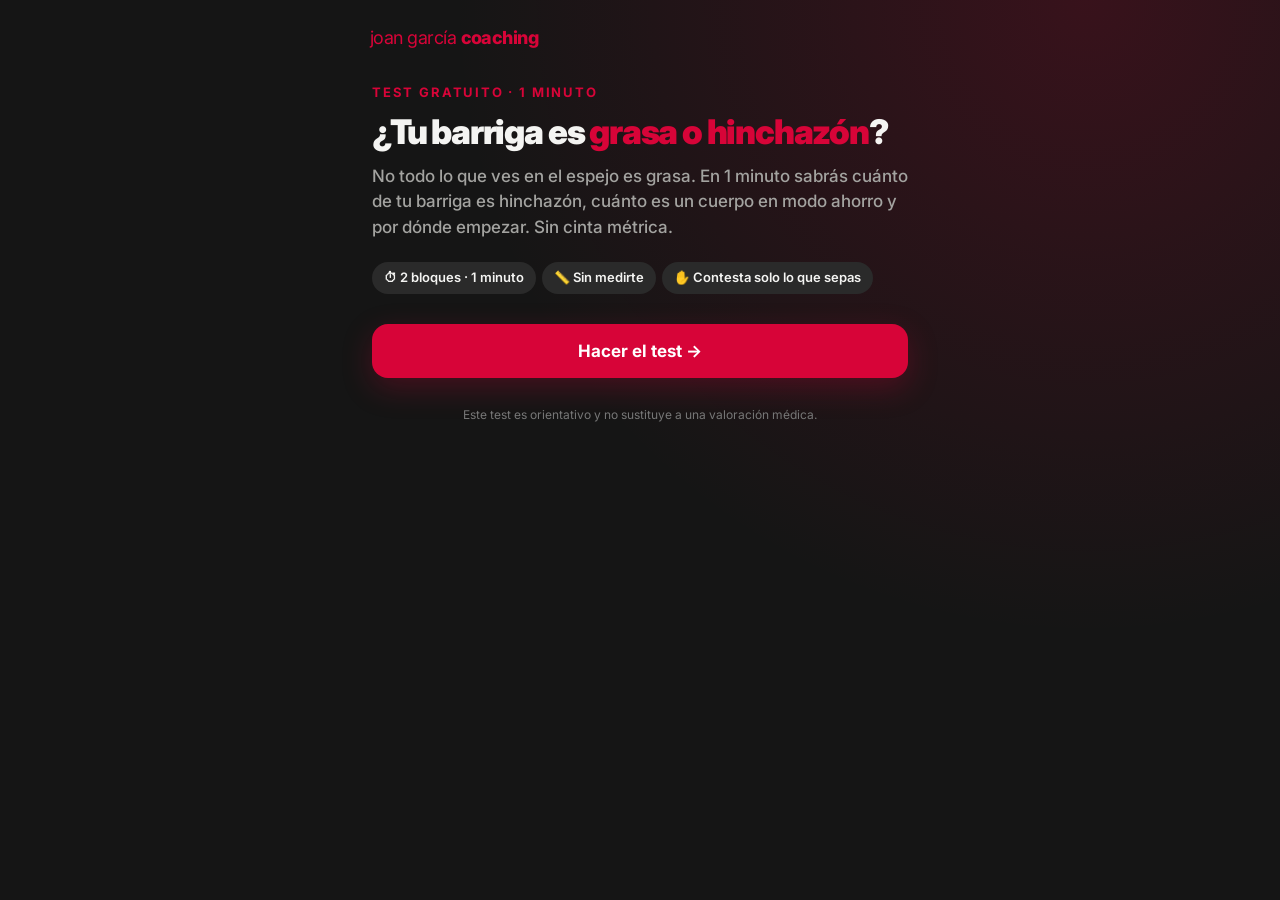
==== commit f370db2c: "Barriga: sin medirse la cintura, preguntas separadas y días de fuerza" ====
--- a/barriga/index.html
+++ b/barriga/index.html
@@ -20,7 +20,7 @@
     <p class="eyebrow">Test gratuito · 1 minuto</p>
     <h1>¿Tu barriga es <span>grasa o hinchazón</span>?</h1>
     <p class="sub">No todo lo que ves en el espejo es grasa. En 1 minuto sabrás cuánto de tu barriga es hinchazón, cuánto es un cuerpo en modo ahorro y por dónde empezar. Sin cinta métrica.</p>
-    <div style="margin-bottom:22px"><span class="pill">⏱ 3 bloques · 1 minuto</span><span class="pill">📏 Sin medirte</span><span class="pill">✋ Contesta solo lo que sepas</span></div>
+    <div style="margin-bottom:22px"><span class="pill">⏱ 2 bloques · 1 minuto</span><span class="pill">📏 Sin medirte</span><span class="pill">✋ Contesta solo lo que sepas</span></div>
     <button class="btn btn-rojo" onclick="JG.empezar()">Hacer el test →</button>
   </section>
 
